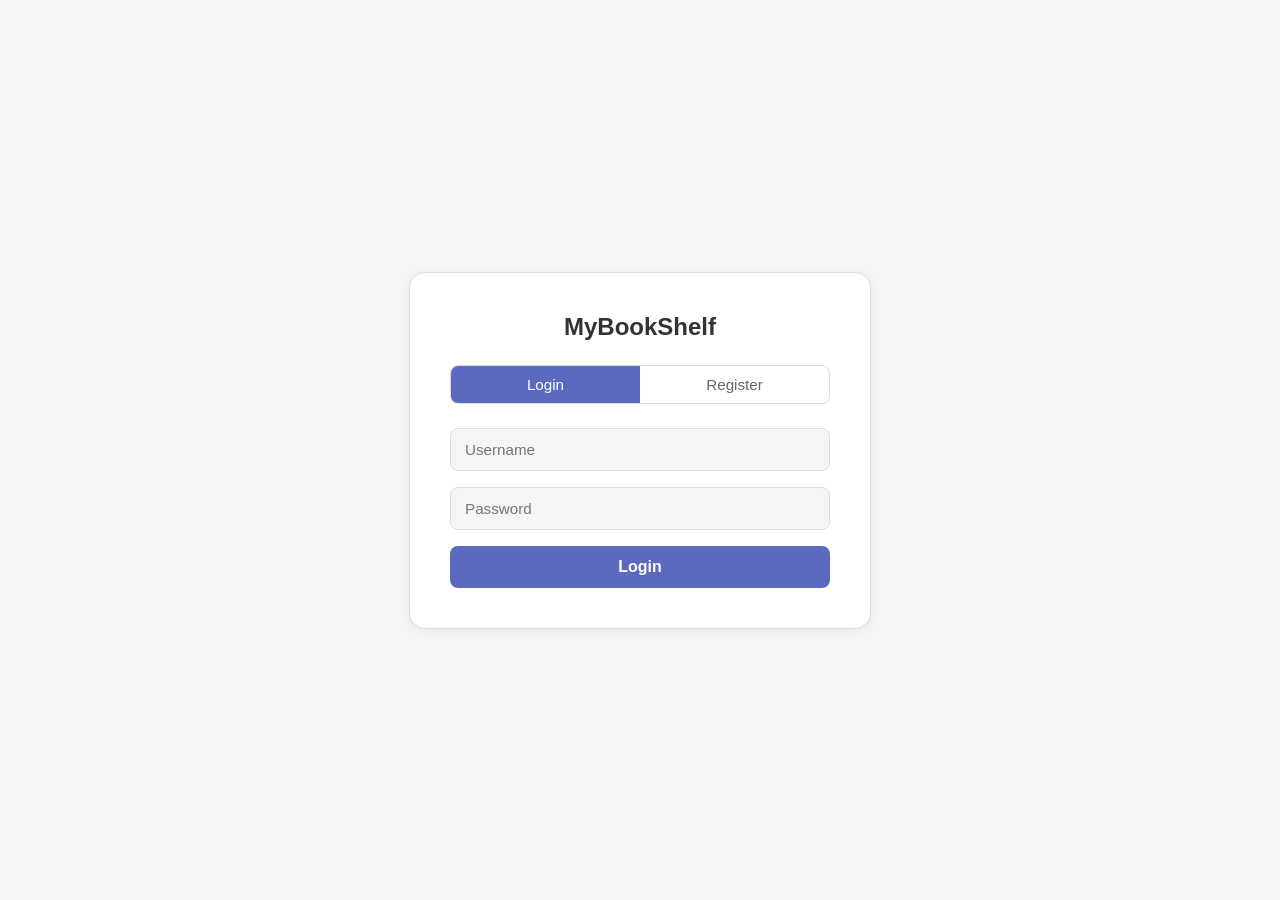
==== static/login.html @ be322165 "feat: add login/register page Co-Authored-By: Claude Opus 4.6 <noreply@anthropic.com>" ====
<!DOCTYPE html>
<html lang="en">
<head>
    <meta charset="UTF-8">
    <meta name="viewport" content="width=device-width, initial-scale=1.0">
    <title>MyBookShelf - Login</title>
    <link rel="stylesheet" href="/style.css">
    <style>
        body {
            display: flex;
            justify-content: center;
            align-items: center;
            min-height: 100vh;
            margin: 0;
            background: var(--bg, #f5f5f5);
            font-family: 'Inter', -apple-system, BlinkMacSystemFont, sans-serif;
        }
        .auth-card {
            background: var(--surface, #fff);
            border: 1px solid var(--border, #ddd);
            border-radius: 16px;
            padding: 40px;
            width: 100%;
            max-width: 380px;
            box-shadow: 0 2px 12px rgba(0,0,0,0.06);
        }
        .auth-title {
            text-align: center;
            font-size: 1.5rem;
            font-weight: 700;
            color: var(--text, #333);
            margin: 0 0 24px;
        }
        .auth-tabs {
            display: flex;
            gap: 0;
            margin-bottom: 24px;
            border: 1px solid var(--border, #ddd);
            border-radius: 8px;
            overflow: hidden;
        }
        .auth-tab {
            flex: 1;
            padding: 10px;
            border: none;
            background: transparent;
            color: var(--text-secondary, #666);
            cursor: pointer;
            font-size: 0.95rem;
            font-weight: 500;
            transition: background 0.15s, color 0.15s;
        }
        .auth-tab.active {
            background: var(--accent, #5b6abf);
            color: #fff;
        }
        .auth-form {
            display: flex;
            flex-direction: column;
            gap: 16px;
        }
        .auth-input {
            padding: 12px 14px;
            border: 1px solid var(--border, #ddd);
            border-radius: 8px;
            font-size: 0.95rem;
            background: var(--bg, #f5f5f5);
            color: var(--text, #333);
            outline: none;
            transition: border-color 0.15s;
        }
        .auth-input:focus {
            border-color: var(--accent, #5b6abf);
        }
        .auth-submit {
            padding: 12px;
            border: none;
            border-radius: 8px;
            background: var(--accent, #5b6abf);
            color: #fff;
            font-size: 1rem;
            font-weight: 600;
            cursor: pointer;
            transition: opacity 0.15s;
        }
        .auth-submit:hover {
            opacity: 0.9;
        }
        .auth-error {
            display: none;
            padding: 10px 14px;
            border-radius: 8px;
            background: #fef2f2;
            color: #dc2626;
            font-size: 0.9rem;
            border: 1px solid #fecaca;
        }
    </style>
</head>
<body>
    <div class="auth-card">
        <h1 class="auth-title">MyBookShelf</h1>
        <div class="auth-tabs">
            <button class="auth-tab active" id="login-tab">Login</button>
            <button class="auth-tab" id="register-tab">Register</button>
        </div>
        <form class="auth-form" id="auth-form">
            <input class="auth-input" type="text" id="username" placeholder="Username" autocomplete="username" required>
            <input class="auth-input" type="password" id="password" placeholder="Password" autocomplete="current-password" required>
            <div class="auth-error" id="auth-error"></div>
            <button class="auth-submit" type="submit" id="submit-btn">Login</button>
        </form>
    </div>

    <script>
        (function() {
            // If already logged in, redirect
            if (localStorage.getItem('token')) {
                window.location.href = '/';
                return;
            }

            let mode = 'login';
            const loginTab = document.getElementById('login-tab');
            const registerTab = document.getElementById('register-tab');
            const submitBtn = document.getElementById('submit-btn');
            const form = document.getElementById('auth-form');
            const errorDiv = document.getElementById('auth-error');
            const passwordInput = document.getElementById('password');

            function setMode(newMode) {
                mode = newMode;
                loginTab.classList.toggle('active', mode === 'login');
                registerTab.classList.toggle('active', mode === 'register');
                submitBtn.textContent = mode === 'login' ? 'Login' : 'Register';
                passwordInput.autocomplete = mode === 'login' ? 'current-password' : 'new-password';
                errorDiv.style.display = 'none';
            }

            loginTab.addEventListener('click', function() { setMode('login'); });
            registerTab.addEventListener('click', function() { setMode('register'); });

            form.addEventListener('submit', function(e) {
                e.preventDefault();
                errorDiv.style.display = 'none';

                var username = document.getElementById('username').value.trim();
                var password = document.getElementById('password').value;

                if (!username || !password) {
                    errorDiv.textContent = 'Please enter username and password';
                    errorDiv.style.display = 'block';
                    return;
                }

                var endpoint = mode === 'login' ? '/auth/login' : '/auth/register';

                fetch(endpoint, {
                    method: 'POST',
                    headers: { 'Content-Type': 'application/json' },
                    body: JSON.stringify({ username: username, password: password })
                })
                .then(function(resp) {
                    return resp.json().then(function(data) {
                        return { status: resp.status, data: data };
                    });
                })
                .then(function(result) {
                    if (result.status === 200 || result.status === 201) {
                        localStorage.setItem('token', result.data.token);
                        localStorage.setItem('username', result.data.user.username);
                        window.location.href = '/';
                    } else {
                        var msg = result.data.error || 'An error occurred';
                        errorDiv.textContent = msg;
                        errorDiv.style.display = 'block';
                    }
                })
                .catch(function() {
                    errorDiv.textContent = 'Network error. Please try again.';
                    errorDiv.style.display = 'block';
                });
            });
        })();
    </script>
</body>
</html>
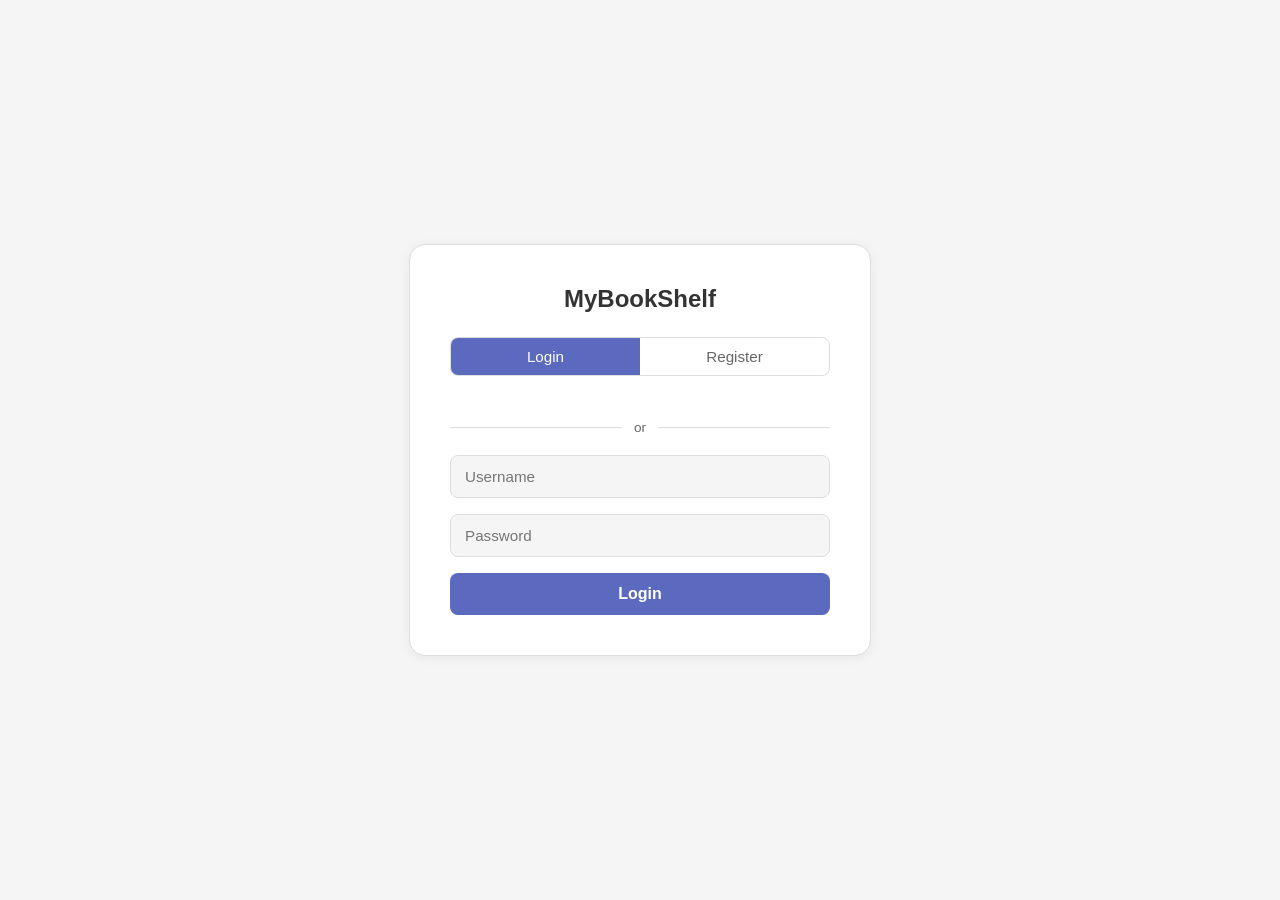
==== commit 4b5536c6: "feat: add Google OAuth login and remove stale plan file - Google Identity Services credential flow: " ====
--- a/static/login.html
+++ b/static/login.html
@@ -95,6 +95,25 @@
             font-size: 0.9rem;
             border: 1px solid #fecaca;
         }
+        .auth-divider {
+            display: flex;
+            align-items: center;
+            gap: 12px;
+            margin: 20px 0;
+            color: var(--text-secondary, #666);
+            font-size: 0.85rem;
+        }
+        .auth-divider::before,
+        .auth-divider::after {
+            content: '';
+            flex: 1;
+            height: 1px;
+            background: var(--border, #ddd);
+        }
+        #google-signin-container {
+            display: flex;
+            justify-content: center;
+        }
     </style>
 </head>
 <body>
@@ -104,6 +123,8 @@
             <button class="auth-tab active" id="login-tab">Login</button>
             <button class="auth-tab" id="register-tab">Register</button>
         </div>
+        <div id="google-signin-container" hidden></div>
+        <div class="auth-divider" id="auth-divider" hidden>or</div>
         <form class="auth-form" id="auth-form">
             <input class="auth-input" type="text" id="username" placeholder="Username" autocomplete="username" required>
             <input class="auth-input" type="password" id="password" placeholder="Password" autocomplete="current-password" required>
@@ -119,6 +140,66 @@
                 window.location.href = '/';
                 return;
             }
+
+            // Check if Google login is configured and load GIS
+            fetch('/auth/config')
+                .then(function(resp) { return resp.json(); })
+                .then(function(config) {
+                    if (config.googleClientId) {
+                        var script = document.createElement('script');
+                        script.src = 'https://accounts.google.com/gsi/client';
+                        script.async = true;
+                        script.defer = true;
+                        script.onload = function() {
+                            google.accounts.id.initialize({
+                                client_id: config.googleClientId,
+                                callback: handleGoogleCredential
+                            });
+                            var container = document.getElementById('google-signin-container');
+                            container.hidden = false;
+                            document.getElementById('auth-divider').hidden = false;
+                            google.accounts.id.renderButton(container, {
+                                theme: 'outline',
+                                size: 'large',
+                                width: '100%',
+                                text: 'signin_with'
+                            });
+                        };
+                        document.head.appendChild(script);
+                    }
+                })
+                .catch(function() { /* Google login not available */ });
+
+            window.handleGoogleCredential = function(response) {
+                var errorDiv = document.getElementById('auth-error');
+                errorDiv.style.display = 'none';
+
+                fetch('/auth/google', {
+                    method: 'POST',
+                    headers: { 'Content-Type': 'application/json' },
+                    body: JSON.stringify({ credential: response.credential })
+                })
+                .then(function(resp) {
+                    return resp.json().then(function(data) {
+                        return { status: resp.status, data: data };
+                    });
+                })
+                .then(function(result) {
+                    if (result.status === 200 || result.status === 201) {
+                        localStorage.setItem('token', result.data.token);
+                        localStorage.setItem('username', result.data.user.username);
+                        window.location.href = '/';
+                    } else {
+                        var msg = result.data.error || 'Google login failed';
+                        errorDiv.textContent = msg;
+                        errorDiv.style.display = 'block';
+                    }
+                })
+                .catch(function() {
+                    errorDiv.textContent = 'Network error. Please try again.';
+                    errorDiv.style.display = 'block';
+                });
+            };
 
             let mode = 'login';
             const loginTab = document.getElementById('login-tab');
